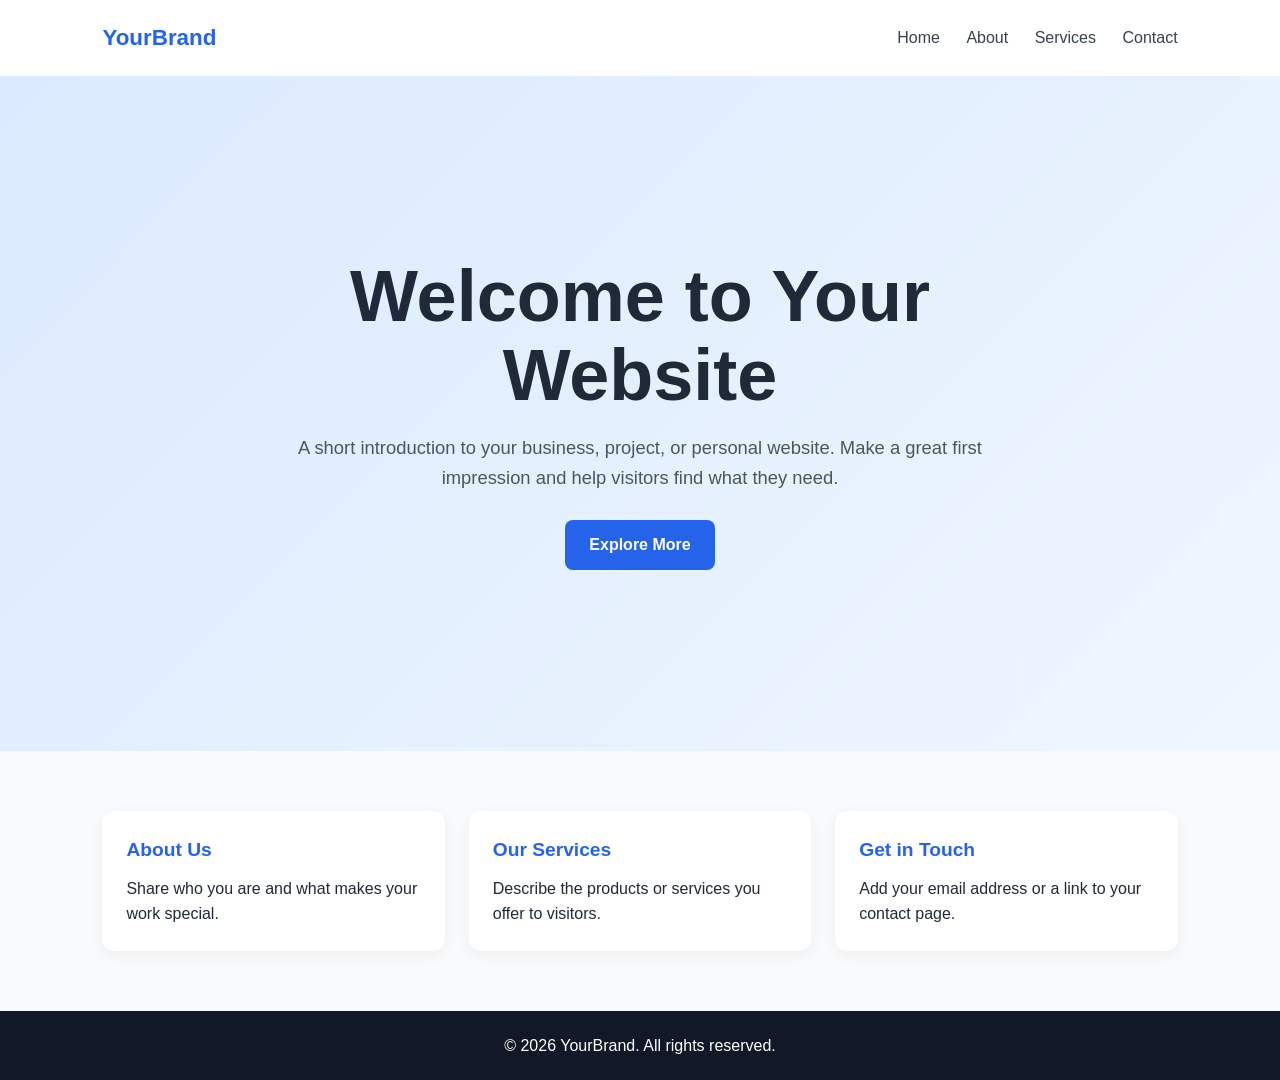
==== index.html @ 52d97a13 "Initial commit" ====
<!DOCTYPE html>
<html lang="en">
<head>
  <meta charset="UTF-8">
  <meta name="viewport" content="width=device-width, initial-scale=1.0">
  <title>Welcome Home</title>
  <style>
    * {
      box-sizing: border-box;
      margin: 0;
      padding: 0;
    }

    body {
      font-family: Arial, sans-serif;
      color: #1f2937;
      background: #f8fafc;
      line-height: 1.6;
    }

    header {
      display: flex;
      justify-content: space-between;
      align-items: center;
      padding: 20px 8%;
      background: #fff;
      box-shadow: 0 2px 10px #00000010;
    }

    .logo {
      color: #2563eb;
      font-size: 1.4rem;
      font-weight: bold;
    }

    nav a {
      margin-left: 22px;
      color: #374151;
      text-decoration: none;
    }

    nav a:hover {
      color: #2563eb;
    }

    .hero {
      min-height: 75vh;
      display: grid;
      place-items: center;
      padding: 60px 8%;
      text-align: center;
      background: linear-gradient(135deg, #dbeafe, #eff6ff);
    }

    .hero-content {
      max-width: 700px;
    }

    .hero h1 {
      margin-bottom: 18px;
      font-size: clamp(2.5rem, 6vw, 4.5rem);
      line-height: 1.1;
    }

    .hero p {
      margin-bottom: 28px;
      color: #4b5563;
      font-size: 1.15rem;
    }

    .button {
      display: inline-block;
      padding: 12px 24px;
      border-radius: 8px;
      background: #2563eb;
      color: white;
      text-decoration: none;
      font-weight: bold;
    }

    .button:hover {
      background: #1d4ed8;
    }

    .features {
      display: grid;
      grid-template-columns: repeat(auto-fit, minmax(220px, 1fr));
      gap: 24px;
      padding: 60px 8%;
    }

    .card {
      padding: 24px;
      border-radius: 12px;
      background: white;
      box-shadow: 0 4px 16px #0000000d;
    }

    .card h2 {
      margin-bottom: 10px;
      color: #2563eb;
      font-size: 1.2rem;
    }

    footer {
      padding: 22px;
      background: #111827;
      color: white;
      text-align: center;
    }
  </style>
</head>
<body>
  <header>
    <div class="logo">YourBrand</div>
    <nav aria-label="Main navigation">
      <a href="#">Home</a>
      <a href="#about">About</a>
      <a href="#services">Services</a>
      <a href="#contact">Contact</a>
    </nav>
  </header>

  <main>
    <section class="hero">
      <div class="hero-content">
        <h1>Welcome to Your Website</h1>
        <p>
          A short introduction to your business, project, or personal website.
          Make a great first impression and help visitors find what they need.
        </p>
        <a class="button" href="#services">Explore More</a>
      </div>
    </section>

    <section class="features" id="services">
      <article class="card" id="about">
        <h2>About Us</h2>
        <p>Share who you are and what makes your work special.</p>
      </article>

      <article class="card">
        <h2>Our Services</h2>
        <p>Describe the products or services you offer to visitors.</p>
      </article>

      <article class="card" id="contact">
        <h2>Get in Touch</h2>
        <p>Add your email address or a link to your contact page.</p>
      </article>
    </section>
  </main>

  <footer>
    <p>&copy; 2026 YourBrand. All rights reserved.</p>
  </footer>
</body>
</html>
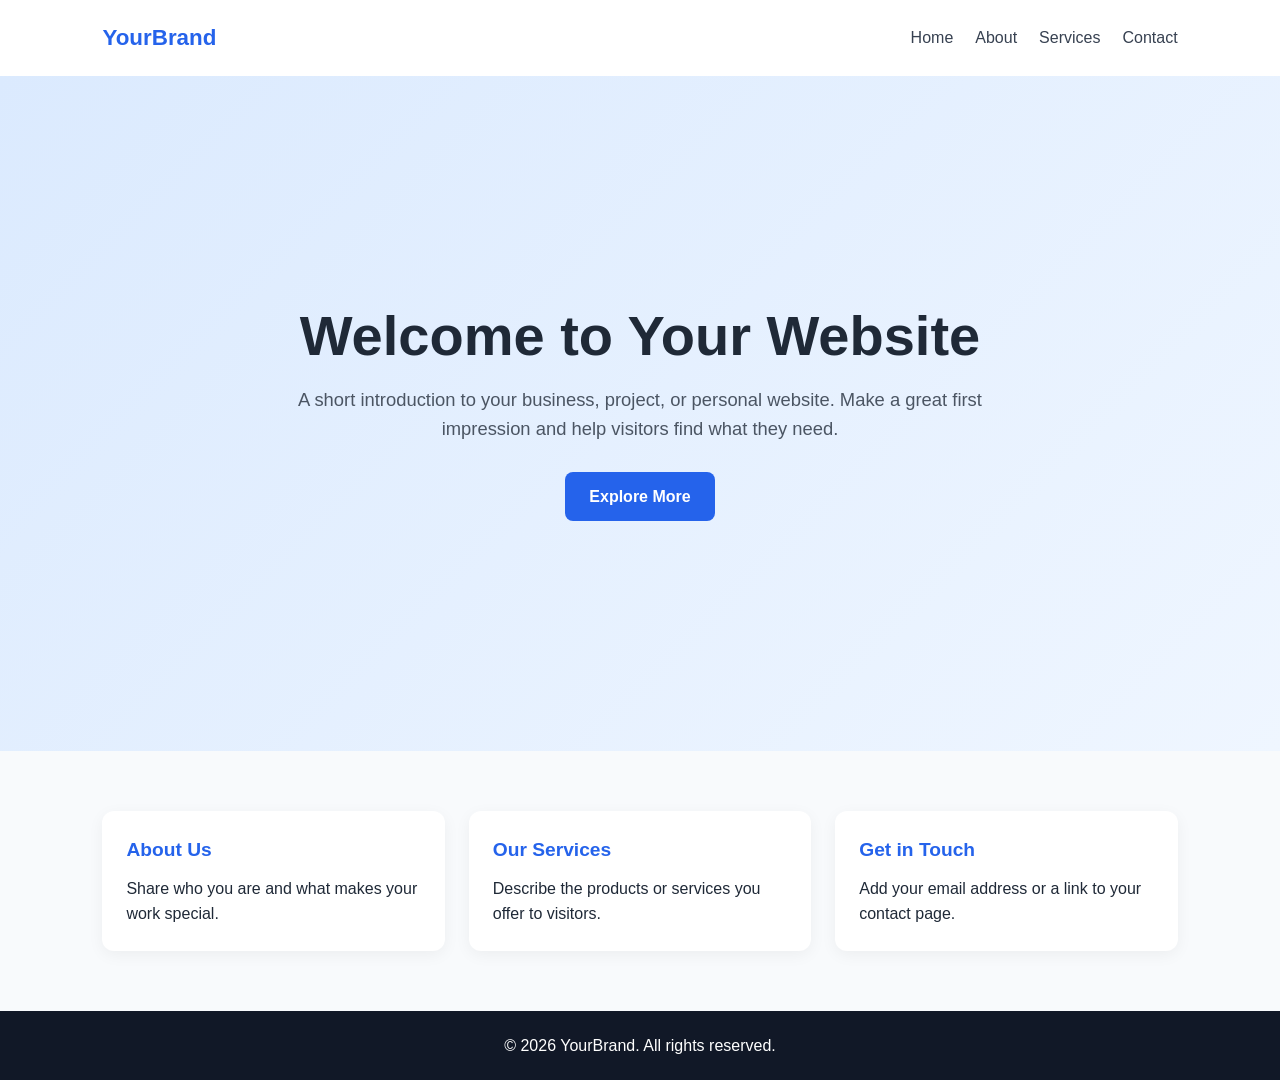
==== commit 5aaa1b51: "Initial commit" ====
--- a/index.html
+++ b/index.html
@@ -4,111 +4,7 @@
   <meta charset="UTF-8">
   <meta name="viewport" content="width=device-width, initial-scale=1.0">
   <title>Welcome Home</title>
-  <style>
-    * {
-      box-sizing: border-box;
-      margin: 0;
-      padding: 0;
-    }
-
-    body {
-      font-family: Arial, sans-serif;
-      color: #1f2937;
-      background: #f8fafc;
-      line-height: 1.6;
-    }
-
-    header {
-      display: flex;
-      justify-content: space-between;
-      align-items: center;
-      padding: 20px 8%;
-      background: #fff;
-      box-shadow: 0 2px 10px #00000010;
-    }
-
-    .logo {
-      color: #2563eb;
-      font-size: 1.4rem;
-      font-weight: bold;
-    }
-
-    nav a {
-      margin-left: 22px;
-      color: #374151;
-      text-decoration: none;
-    }
-
-    nav a:hover {
-      color: #2563eb;
-    }
-
-    .hero {
-      min-height: 75vh;
-      display: grid;
-      place-items: center;
-      padding: 60px 8%;
-      text-align: center;
-      background: linear-gradient(135deg, #dbeafe, #eff6ff);
-    }
-
-    .hero-content {
-      max-width: 700px;
-    }
-
-    .hero h1 {
-      margin-bottom: 18px;
-      font-size: clamp(2.5rem, 6vw, 4.5rem);
-      line-height: 1.1;
-    }
-
-    .hero p {
-      margin-bottom: 28px;
-      color: #4b5563;
-      font-size: 1.15rem;
-    }
-
-    .button {
-      display: inline-block;
-      padding: 12px 24px;
-      border-radius: 8px;
-      background: #2563eb;
-      color: white;
-      text-decoration: none;
-      font-weight: bold;
-    }
-
-    .button:hover {
-      background: #1d4ed8;
-    }
-
-    .features {
-      display: grid;
-      grid-template-columns: repeat(auto-fit, minmax(220px, 1fr));
-      gap: 24px;
-      padding: 60px 8%;
-    }
-
-    .card {
-      padding: 24px;
-      border-radius: 12px;
-      background: white;
-      box-shadow: 0 4px 16px #0000000d;
-    }
-
-    .card h2 {
-      margin-bottom: 10px;
-      color: #2563eb;
-      font-size: 1.2rem;
-    }
-
-    footer {
-      padding: 22px;
-      background: #111827;
-      color: white;
-      text-align: center;
-    }
-  </style>
+  <link rel="stylesheet" href="style.css">
 </head>
 <body>
   <header>
--- a/style.css
+++ b/style.css
@@ -0,0 +1,140 @@
+* {
+  box-sizing: border-box;
+  margin: 0;
+  padding: 0;
+}
+
+body {
+  font-family: Arial, sans-serif;
+  color: #1f2937;
+  background: #f8fafc;
+  line-height: 1.6;
+}
+
+header {
+  display: flex;
+  justify-content: space-between;
+  align-items: center;
+  gap: 20px;
+  padding: 20px 8%;
+  background: #fff;
+  box-shadow: 0 2px 10px #00000010;
+}
+
+.logo {
+  color: #2563eb;
+  font-size: 1.4rem;
+  font-weight: bold;
+  text-decoration: none;
+}
+
+nav {
+  display: flex;
+  flex-wrap: wrap;
+  gap: 22px;
+}
+
+nav a {
+  color: #374151;
+  text-decoration: none;
+}
+
+nav a:hover,
+nav a[aria-current="page"] {
+  color: #2563eb;
+}
+
+.hero {
+  min-height: 75vh;
+  display: grid;
+  place-items: center;
+  padding: 60px 8%;
+  text-align: center;
+  background: linear-gradient(135deg, #dbeafe, #eff6ff);
+}
+
+.hero-content {
+  max-width: 700px;
+}
+
+.hero h1,
+.page-content h1 {
+  margin-bottom: 18px;
+  font-size: clamp(2rem, 6vw, 3.5rem);
+  line-height: 1.1;
+}
+
+.hero p {
+  margin-bottom: 28px;
+  color: #4b5563;
+  font-size: 1.15rem;
+}
+
+.button {
+  display: inline-block;
+  padding: 12px 24px;
+  border-radius: 8px;
+  background: #2563eb;
+  color: white;
+  text-decoration: none;
+  font-weight: bold;
+}
+
+.button:hover {
+  background: #1d4ed8;
+}
+
+.features {
+  display: grid;
+  grid-template-columns: repeat(auto-fit, minmax(220px, 1fr));
+  gap: 24px;
+  padding: 60px 8%;
+}
+
+.card {
+  padding: 24px;
+  border-radius: 12px;
+  background: white;
+  box-shadow: 0 4px 16px #0000000d;
+}
+
+.card h2 {
+  margin-bottom: 10px;
+  color: #2563eb;
+  font-size: 1.2rem;
+}
+
+.card a {
+  display: inline-block;
+  margin-top: 12px;
+  color: #2563eb;
+}
+
+.page-content {
+  min-height: 70vh;
+  max-width: 1000px;
+  margin: 0 auto;
+  padding: 60px 8%;
+}
+
+.page-content > p {
+  margin-bottom: 18px;
+}
+
+.contact-card {
+  margin-top: 24px;
+}
+
+footer {
+  padding: 22px;
+  background: #111827;
+  color: white;
+  text-align: center;
+}
+
+@media (max-width: 600px) {
+  header {
+    align-items: flex-start;
+    flex-direction: column;
+  }
+}
